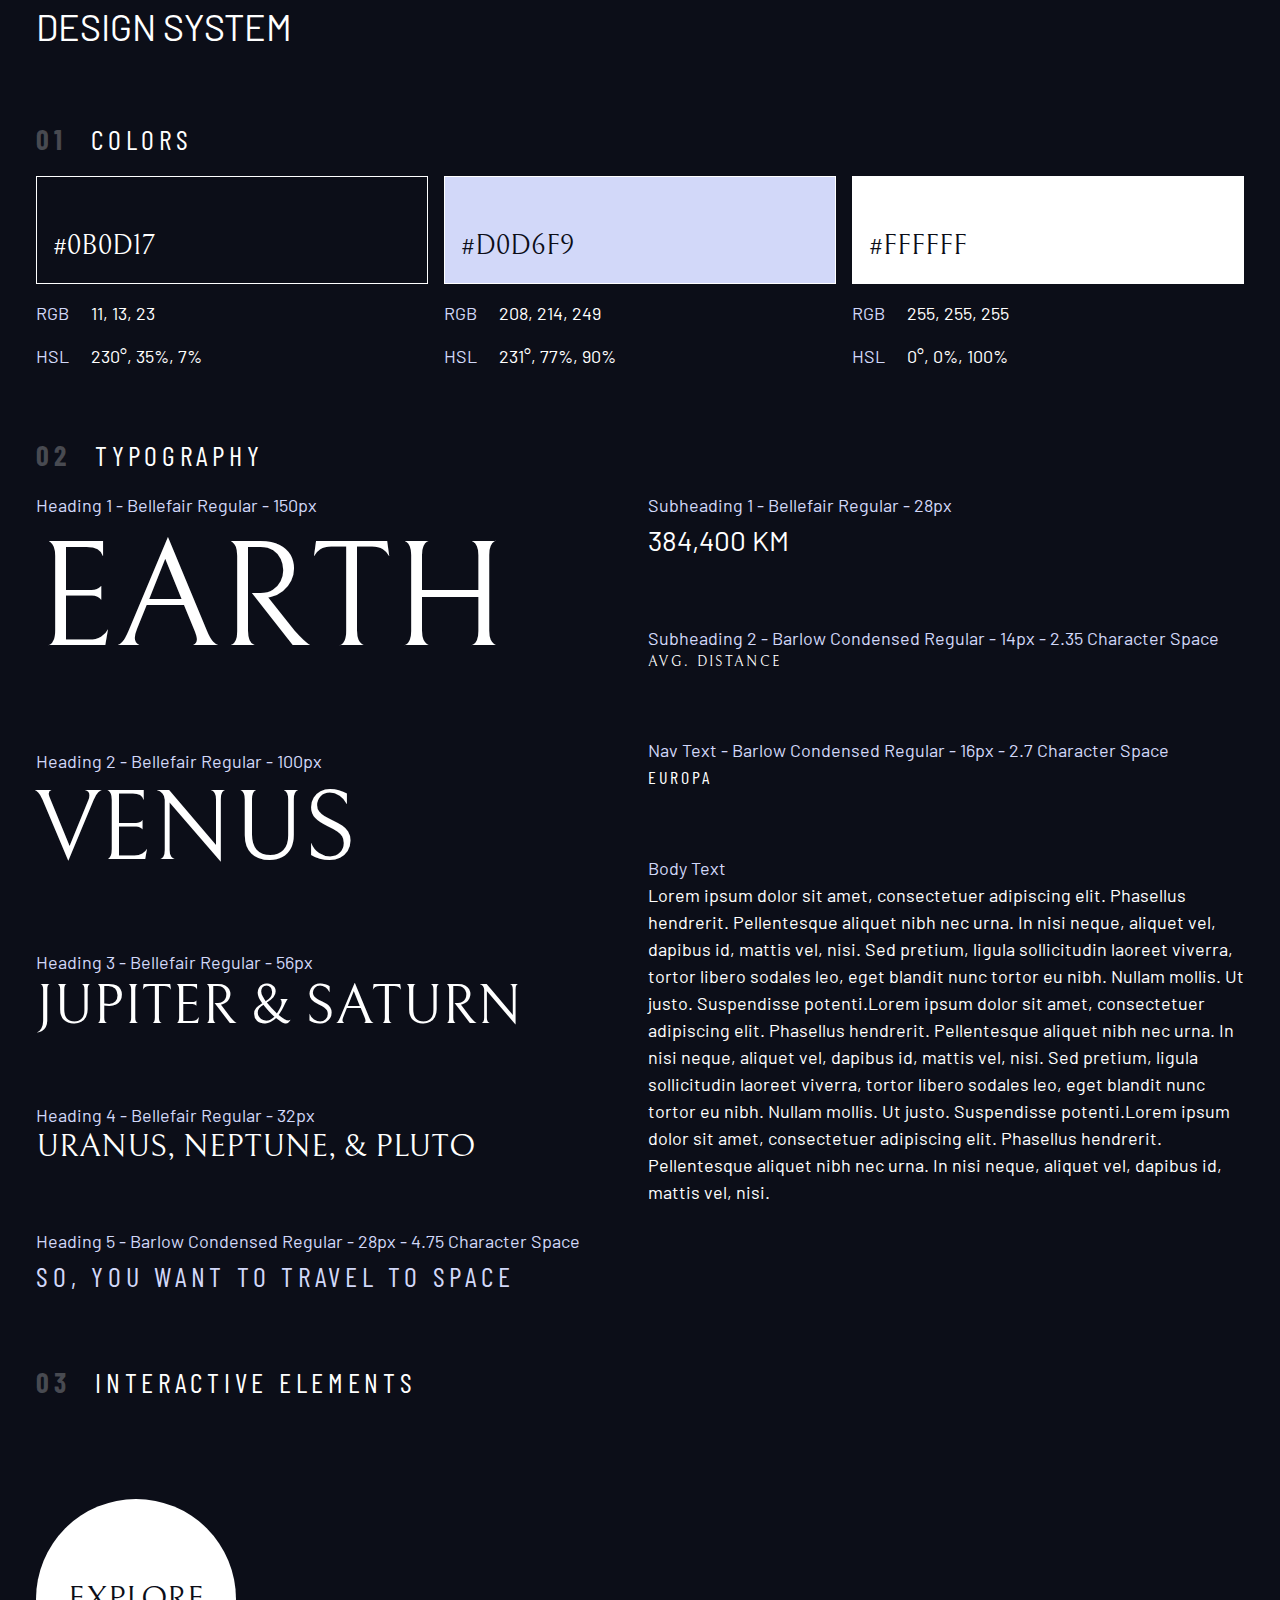
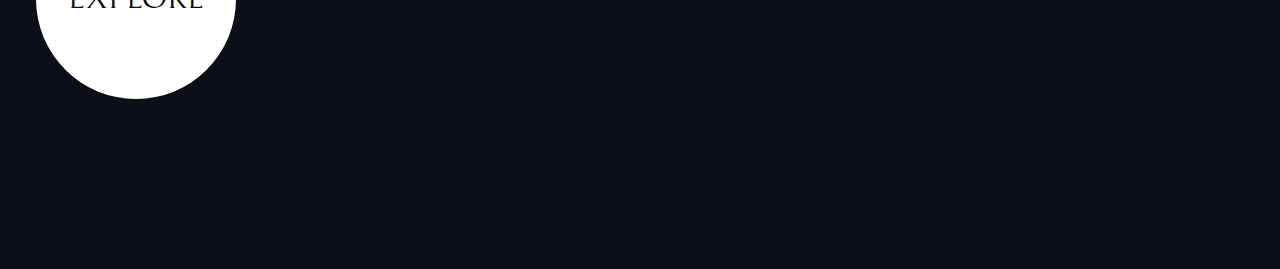
==== design-system.html @ b9ffc0eb "design system" ====
<!DOCTYPE html>
<html lang="en">
<head>
    <meta charset="UTF-8">
    <meta http-equiv="X-UA-Compatible" content="IE=edge">
    <meta name="viewport" content="width=device-width, initial-scale=1.0">
    <title>Design System</title>

    <link rel="preconnect" href="https://fonts.googleapis.com">
    <link rel="preconnect" href="https://fonts.gstatic.com" crossorigin>
    <link href="https://fonts.googleapis.com/css2?family=Barlow&family=Barlow+Condensed&family=Bellefair&display=swap" rel="stylesheet">

    <link rel="stylesheet" href="index.css">
</head>
<body class="bg-dark text-white">
    
    <div class="container">
        <h1 class="uppercase">Design System</h1>

        <section id="colors" class="flow" style="margin: 4rem 0">
            <h2 class="numbered-title"><span>01</span> colors</h2>

            <div class="grid" style="grid-template-columns: 1fr 1fr 1fr;">
                <div class="flow">
                    <div class="bg-dark text-white ff-serif fs-500" style="padding: 3rem 1rem 1rem; border: 1px solid white;">
                        #0B0D17
                    </div>
                    <p><span class="text-accent">RGB&emsp;</span> 11, 13, 23</p>
                    <p><span class="text-accent">HSL&emsp;</span> 230°, 35%, 7%</p>
                </div>
                <div class="flow">
                    <div class="bg-accent text-dark ff-serif fs-500" style="padding: 3rem 1rem 1rem; border: 1px solid white;">
                        #D0D6F9
                    </div>
                    <p><span class="text-accent">RGB&emsp;</span> 208, 214, 249</p>
                    <p><span class="text-accent">HSL&emsp;</span> 231°, 77%, 90%</p>
                </div>
                <div class="flow">
                    <div class="bg-white text-dark ff-serif fs-500" style="padding: 3rem 1rem 1rem; border: 1px solid white;">
                        #FFFFFF
                    </div>
                    <p><span class="text-accent">RGB&emsp;</span> 255, 255, 255</p>
                    <p><span class="text-accent">HSL&emsp;</span> 0°, 0%, 100%</p>
                </div>
            </div>
        </section>

        <section id="typography" class="flow" style="margin: 4rem 0;">
            <h2 class="numbered-title"><span>02</span> Typography</h2>
            <div class="flex">
                <div class="flow" style="flex-basis: 100%; --flow-space: 4rem;">
                    <div> 
                        <p class="text-accent">Heading 1 - Bellefair Regular - 150px</p>
                        <p class="fs-900 ff-serif uppercase">Earth</p>
                    </div>
                    <div> 
                        <p class="text-accent">Heading 2 - Bellefair Regular - 100px</p>
                        <p class="fs-800 ff-serif uppercase">Venus</p>
                    </div>
                    <div> 
                        <p class="text-accent">Heading 3 - Bellefair Regular - 56px</p>
                        <p class="fs-700 ff-serif uppercase">Jupiter & Saturn</p>
                    </div>
                    <div> 
                        <p class="text-accent">Heading 4 - Bellefair Regular - 32px</p>
                        <p class="fs-600 ff-serif uppercase">Uranus, Neptune, & Pluto</p>
                    </div>
                    <div> 
                        <p class="text-accent">Heading 5 - Barlow Condensed Regular - 28px - 4.75 Character Space</p>
                        <p class="fs-500 ff-sans-cond uppercase text-accent letter-spacing-1">So, you want to travel to space</p>
                    </div>
                
                </div>
                
                <div class="flow" style="flex-basis: 100%; --flow-space: 4rem;">
                    <div> 
                        <p class="text-accent">Subheading 1 - Bellefair Regular - 28px</p>
                        <p class="fs-500 ff-sans-normal uppercase">384,400 km</p>
                    </div>
                    <div> 
                        <p class="text-accent">Subheading 2 - Barlow Condensed Regular - 14px - 2.35 Character Space</p>
                        <p class="fs-200 ff-serif uppercase letter-spacing-3">Avg. Distance</p>
                    </div>
                    <div> 
                        <p class="text-accent">Nav Text - Barlow Condensed Regular - 16px - 2.7 Character Space</p>
                        <p class="fs-400 ff-sans-cond uppercase letter-spacing-2">Europa</p>
                    </div>
                    <div> 
                        <p class="text-accent">Body Text</p>
                        <p>Lorem ipsum dolor sit amet, consectetuer adipiscing elit. Phasellus hendrerit. Pellentesque aliquet nibh nec urna. In nisi neque, aliquet vel, dapibus id, mattis vel, nisi. Sed pretium, ligula sollicitudin laoreet viverra, tortor libero sodales leo, eget blandit nunc tortor eu nibh. Nullam mollis. Ut justo. Suspendisse potenti.Lorem ipsum dolor sit amet, consectetuer adipiscing elit. Phasellus hendrerit. Pellentesque aliquet nibh nec urna. In nisi neque, aliquet vel, dapibus id, mattis vel, nisi. Sed pretium, ligula sollicitudin laoreet viverra, tortor libero sodales leo, eget blandit nunc tortor eu nibh. Nullam mollis. Ut justo. Suspendisse potenti.Lorem ipsum dolor sit amet, consectetuer adipiscing elit. Phasellus hendrerit. Pellentesque aliquet nibh nec urna. In nisi neque, aliquet vel, dapibus id, mattis vel, nisi. </p>
                    </div>
                </div>
            </div>
        </section>

        <section class="flow" id="interactive-elements">
            <h2 class="numbered-title"><span>03</span> Interactive elements</h2>
            
            <!-- navigation -->
            <div></div>
            
            <div class="flex">
                <div style="margin-top: 5rem;">
                    <!-- explore button -->
                    <a href="#" class="large-button uppercase ff-serif text-dark bg-white fs-600">Explore</a>
                </div>
                
                <div style="margin-bottom: 50vh;">
                    <!-- Tabs -->
                    
                    
                    <!-- Dots -->
                    
                    
                    <!-- Numbers -->
                </div>
            </div>
            
        </section>
    </div>

    <script src="index.pack.js"></script>
</body>
</html>
---- index.css ----
/* ----- Custom Properties ----- */

:root {
    /* colors */
    --clr-dark: 230 35% 7%;
    --clr-light: 231 77% 90%;
    --clr-white: 0 0% 100%;

    /* font-sizes */
    --fs-900: 9.375rem;
    --fs-800: 6.25rem;
    --fs-700: 3.5rem;
    --fs-600: 2rem;
    --fs-500: 1.75rem;
    --fs-400: 1.125rem;
    --fs-300: 1rem;
    --fs-200: 0.875rem;

    /* font-families */
    --ff-serif: "Bellefair", serif;
    --ff-sans-cond: "Barlow Condensed", sans-serif;
    --ff-sans-normal: "Barlow", sans-serif;
}

/* ----- Reset ----- */

/* Box sizing rules */
*,
*::before,
*::after {
  box-sizing: border-box;
}

/* Remove default margin */
body,
h1,
h2,
h3,
h4,
p,
figure,
blockquote,
dl,
dd {
  margin: 0;
}

h1,
h2,
h3,
h4,
h5,
h6,
p {
  font-weight: 400;
}

/* Remove list styles on ul, ol elements with a list role, which suggests default styling will be removed */
ul[role='list'],
ol[role='list'] {
  list-style: none;
}

/* Set core root defaults */
html:focus-within {
  scroll-behavior: smooth;
}

/* Set core body defaults */
body {
  font-family: var(--ff-sans-normal);
  font-size: var(--fs-400);
  background-color: hsl(var(--clr-dark));
  color: hsl(var(--clr-white));;
  min-height: 100vh;
  text-rendering: optimizeSpeed;
  line-height: 1.5;
}

/* A elements that don't have a class get default styles */
a:not([class]) {
  text-decoration-skip-ink: auto;
}

/* Make images easier to work with */
img,
picture {
  max-width: 100%;
  display: block;
}

/* Inherit fonts for inputs and buttons */
input,
button,
textarea,
select {
  font: inherit;
}

/* Remove all animations, transitions and smooth scroll for people that prefer not to see them */
@media (prefers-reduced-motion: reduce) {
  html:focus-within {
   scroll-behavior: auto;
  }
  
  *,
  *::before,
  *::after {
    animation-duration: 0.01ms !important;
    animation-iteration-count: 1 !important;
    transition-duration: 0.01ms !important;
    scroll-behavior: auto !important;
  }
}

/* ----- Utility Classes----- */

.flex {
    display: flex;
    gap: var(--gap, 1rem);
}

.grid {
    display: grid;
    gap: var(--gap, 1rem);
}

.flow > *:where(:not(:first-child)) {
  margin-top: var(--flow-space, 1rem);
  /* outline: 1px solid red; */
}

.container {
    padding-inline: 2em;
    margin-inline: auto;
    max-width: 80rem;
}

.sr-only {
	border: 0 !important;
	clip: rect(1px, 1px, 1px, 1px) !important;
	-webkit-clip-path: inset(50%) !important;
		clip-path: inset(50%) !important;
	height: 1px !important;
	margin: -1px !important;
	overflow: hidden !important;
	padding: 0 !important;
	position: absolute !important;
	width: 1px !important;
	white-space: nowrap !important;
}

/* colors */

.bg-dark {
    background-color: hsl(var(--clr-dark));
}

.bg-accent {
    background-color: hsl(var(--clr-light));
}

.bg-white {
    background-color: hsl(var(--clr-white));
}

.text-dark {
    color: hsl(var(--clr-dark));
}

.text-accent {
    color: hsl(var(--clr-light));
}

.text-white {
    color: hsl(var(--clr-white));
}

/* typography */

.ff-serif { font-family: var(--ff-serif); } 
.ff-sans-cond { font-family: var(--ff-sans-cond); } 
.ff-sans-normal { font-family: var(--ff-sans-normal); } 

.letter-spacing-1 { letter-spacing: 4.75px; } 
.letter-spacing-2 { letter-spacing: 2.7px; } 
.letter-spacing-3 { letter-spacing: 2.35px; } 

.uppercase { text-transform: uppercase; }

.fs-900 { font-size: var(--fs-900); }
.fs-800 { font-size: var(--fs-800); }
.fs-700 { font-size: var(--fs-700); }
.fs-600 { font-size: var(--fs-600); }
.fs-500 { font-size: var(--fs-500); }
.fs-400 { font-size: var(--fs-400); }
.fs-300 { font-size: var(--fs-300); }
.fs-200 { font-size: var(--fs-200); }

.fs-900,
.fs-800,
.fs-700,
.fs-600 {
    line-height: 1.1;
}

.numbered-title {
  text-transform: uppercase;
  font-family: var(--ff-sans-cond);
  font-size: var(--fs-500);
  letter-spacing: 4.72px;
}

.numbered-title span {
  margin-right: .5em;
  font-weight: 700;
  color: hsl(var(--clr-white) / .25);
}

/* ----- Components ----- */

.large-button {
  position: relative;
  border-radius: 50%;
  display: grid;
  z-index: 1;
  justify-items: center;
  align-items: center;
  padding: 0 2rem;
  aspect-ratio: 1;
  text-decoration: none;
}

.large-button::after {
  content: '';
  position: absolute;
  z-index: -1;
  background: hsl(var(--clr-white) / .15);
  width: 100%;
  height: 100%;
  border-radius: 50%;
  opacity: 0;
  transition: opacity 500ms linear, transform 750ms ease-in-out;
}

.large-button:hover::after,
.large-button:focus::after {
  opacity: 1;
  transform: scale(1.5);
}
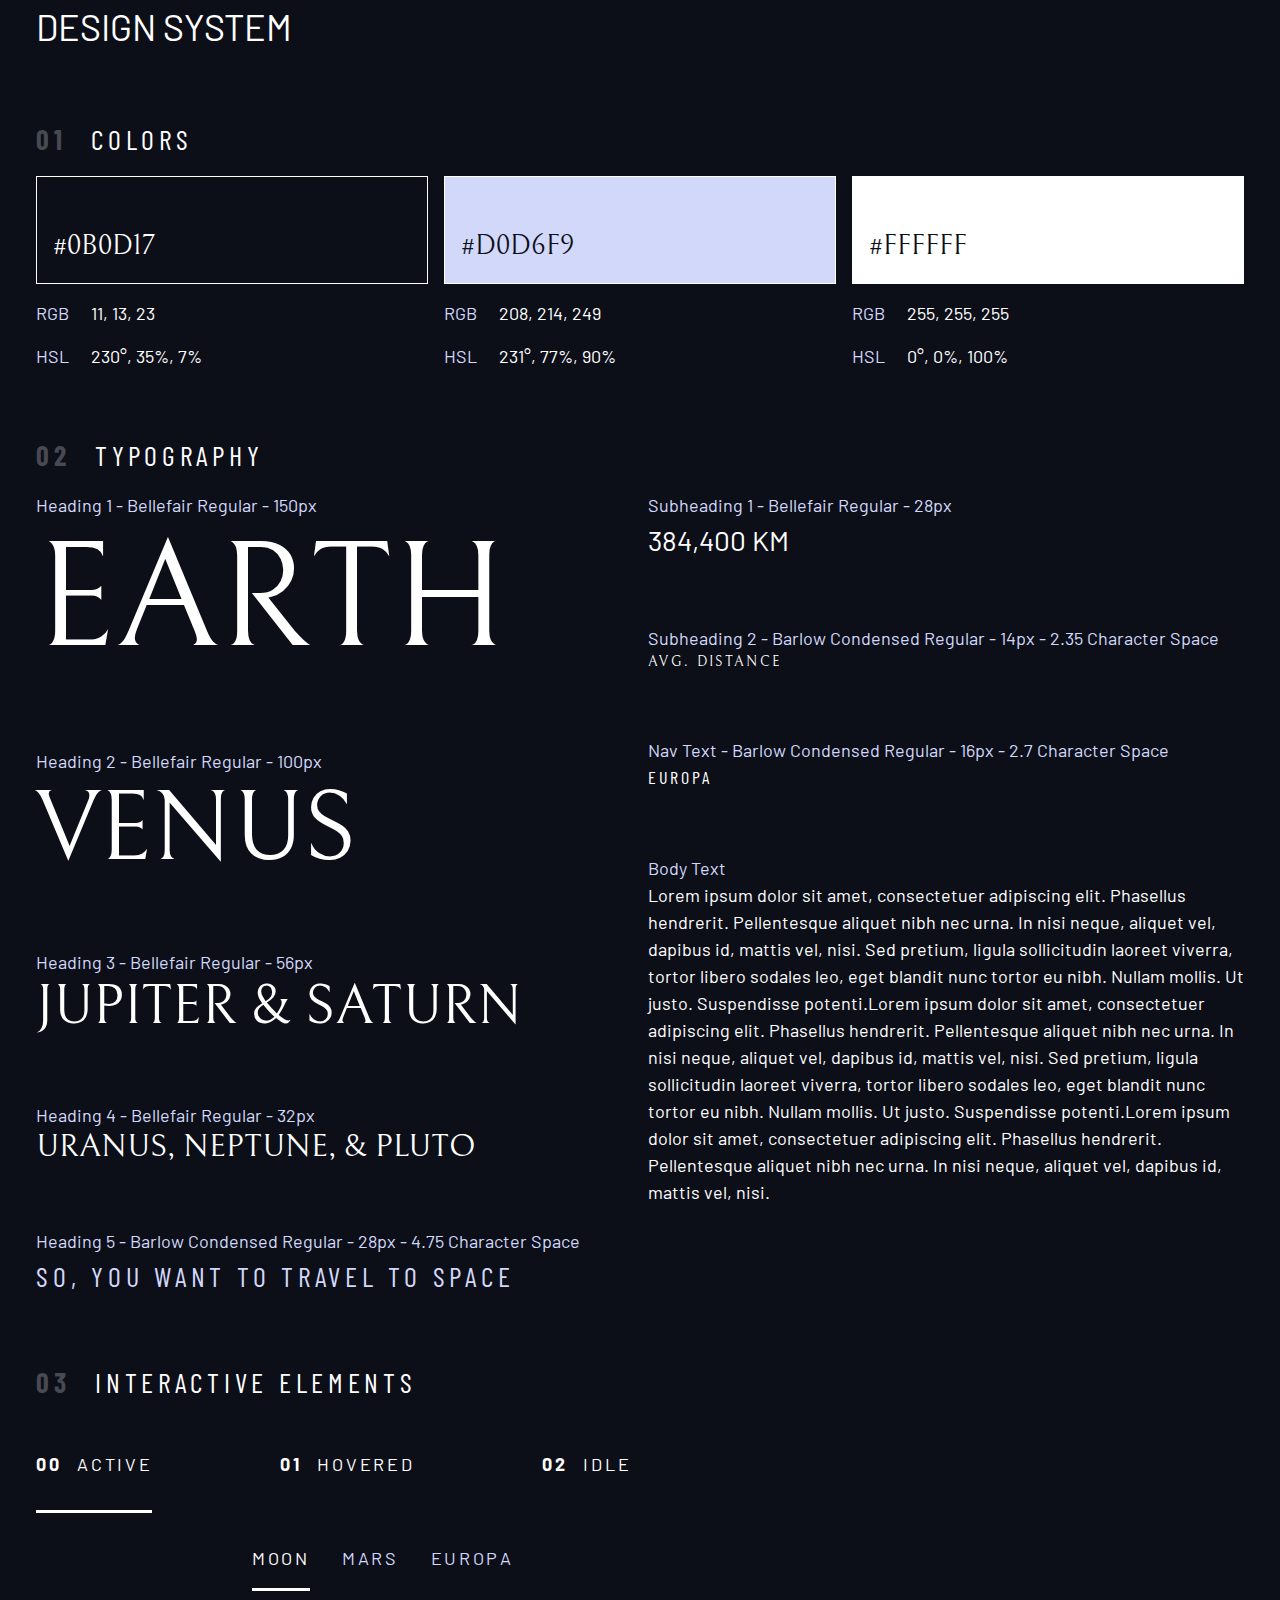
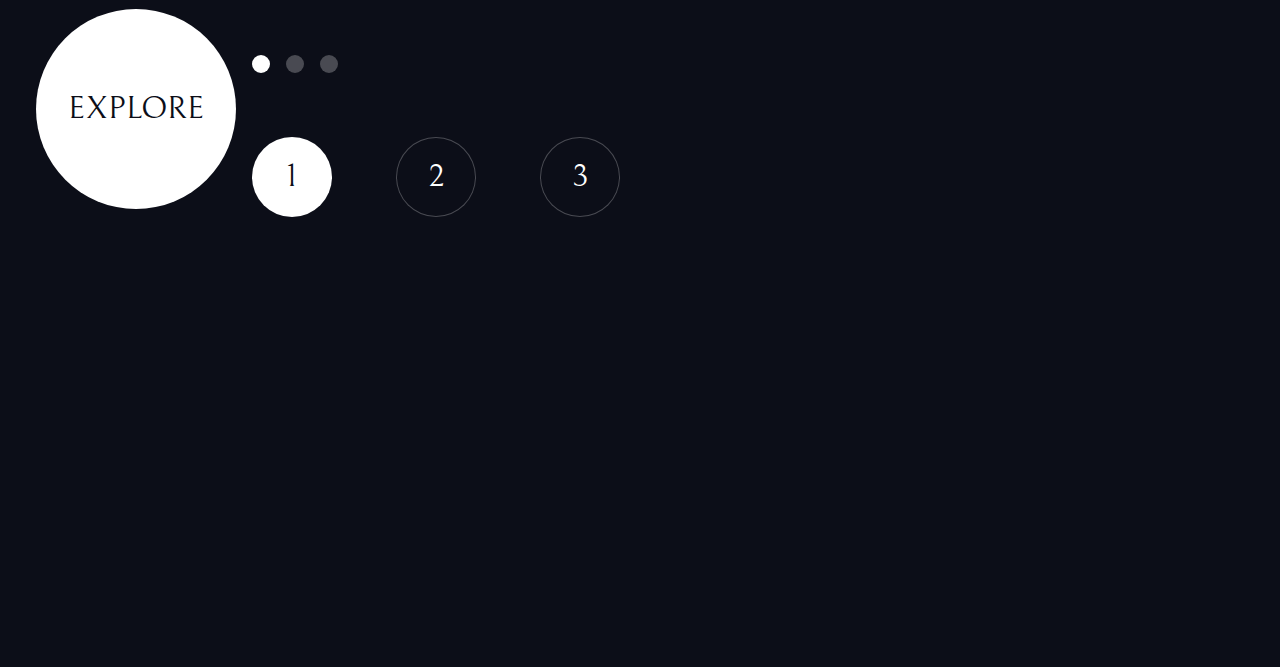
==== commit 4e54b87c: "interactive elements" ====
--- a/design-system.html
+++ b/design-system.html
@@ -97,7 +97,15 @@
             <h2 class="numbered-title"><span>03</span> Interactive elements</h2>
             
             <!-- navigation -->
-            <div></div>
+            <div>
+                <nav>
+                    <ul class="primary-navigation underline-indicators flex" style="--gap: 8rem;">
+                        <li class="active"><a class="uppercase text-white letter-spacing-2" href="#"><span>00</span> Active</a></li>
+                        <li><a class="uppercase text-white letter-spacing-2" href="#"><span>01</span> Hovered</a></li>
+                        <li><a class="uppercase text-white letter-spacing-2" href="#"><span>02</span> Idle</a></li>
+                    </ul>
+                </nav>
+            </div>
             
             <div class="flex">
                 <div style="margin-top: 5rem;">
@@ -105,14 +113,27 @@
                     <a href="#" class="large-button uppercase ff-serif text-dark bg-white fs-600">Explore</a>
                 </div>
                 
-                <div style="margin-bottom: 50vh;">
+                <div class="flow" style="margin-bottom: 50vh; --flow-space: 4rem">
                     <!-- Tabs -->
-                    
+                    <div class="tab-list underline-indicators flex">
+                        <button aria-selected="true" class="uppercase text-accent bg-dark letter-spacing-2">Moon</button>
+                        <button aria-selected="false" class="uppercase text-accent bg-dark letter-spacing-2">Mars</button>
+                        <button aria-selected="false" class="uppercase text-accent bg-dark letter-spacing-2">Europa</button>
+                    </div>
                     
                     <!-- Dots -->
-                    
+                    <div class="dot-indicators flex">
+                        <button aria-selected="true"><span class="sr-only">Slide title</span></button>
+                        <button aria-selected="false"><span class="sr-only">Slide title</span></button>
+                        <button aria-selected="false"><span class="sr-only">Slide title</span></button>
+                    </div>
                     
                     <!-- Numbers -->
+                    <div class="number-sliders flex" style="--gap: 4rem">
+                        <button aria-selected="true" class="text-white ff-serif fs-600">1</button>
+                        <button aria-selected="false" class="text-white ff-serif fs-600">2</button>
+                        <button aria-selected="false" class="text-white ff-serif fs-600">3</button>
+                    </div>
                 </div>
             </div>
             
--- a/index.css
+++ b/index.css
@@ -247,4 +247,81 @@
 .large-button:focus::after {
   opacity: 1;
   transform: scale(1.5);
+}
+
+.primary-navigation {
+  list-style: none;
+  --underline-gap: 2rem;
+  padding: 0;
+  margin: 0;
+}
+
+.primary-navigation a {
+  text-decoration: none;
+}
+
+.primary-navigation a > span {
+  margin-right: .5em;
+  font-weight: 700;
+}
+
+.underline-indicators > * {
+  cursor: pointer;
+  border: 0;
+  border-bottom: .2rem solid hsl(var(--clr-white) / 0);
+  padding: var(--underline-gap, 1rem) 0;
+}
+
+.underline-indicators > *:hover, 
+.underline-indicators > *:focus {
+  border-color: hsl(var(--clr-white) / .5);
+}
+
+.underline-indicators > .active,
+.underline-indicators > [aria-selected="true"] {
+  color: hsl(var(--clr-white) / 1);
+  border-color: hsl(var(--clr-white) / 1);
+}
+
+.tab-list {
+  --gap: 2rem;
+}
+
+.dot-indicators > * {
+  cursor: pointer;
+  border: 0;
+  border-radius: 50%;
+  aspect-ratio: 1;
+  padding: .5em;
+  background-color: hsl(var(--clr-white) / .25);
+}
+
+.dot-indicators > *:hover, 
+.dot-indicators > *:focus {
+  background-color: hsl(var(--clr-white) / .5);
+}
+
+.dot-indicators > [aria-selected="true"] {
+  background-color: hsl(var(--clr-white) / 1);
+}
+
+.number-sliders > * {
+  cursor: pointer;
+  border: 0;
+  border-radius: 50%;
+  height: 5rem;
+  width: 5rem;
+  aspect-ratio: 1;
+  background-color: hsl(var(--clr-dark));
+  border: 1px solid hsl(var(--clr-white) / .25);
+}
+
+.number-sliders > *:hover,
+.number-sliders > *:focus {
+  border-color: hsl(var(--clr-white));
+}
+
+.number-sliders > [aria-selected="true"] {
+  background-color: hsl(var(--clr-white) / 1);
+  color: hsl(var(--clr-dark));
 }